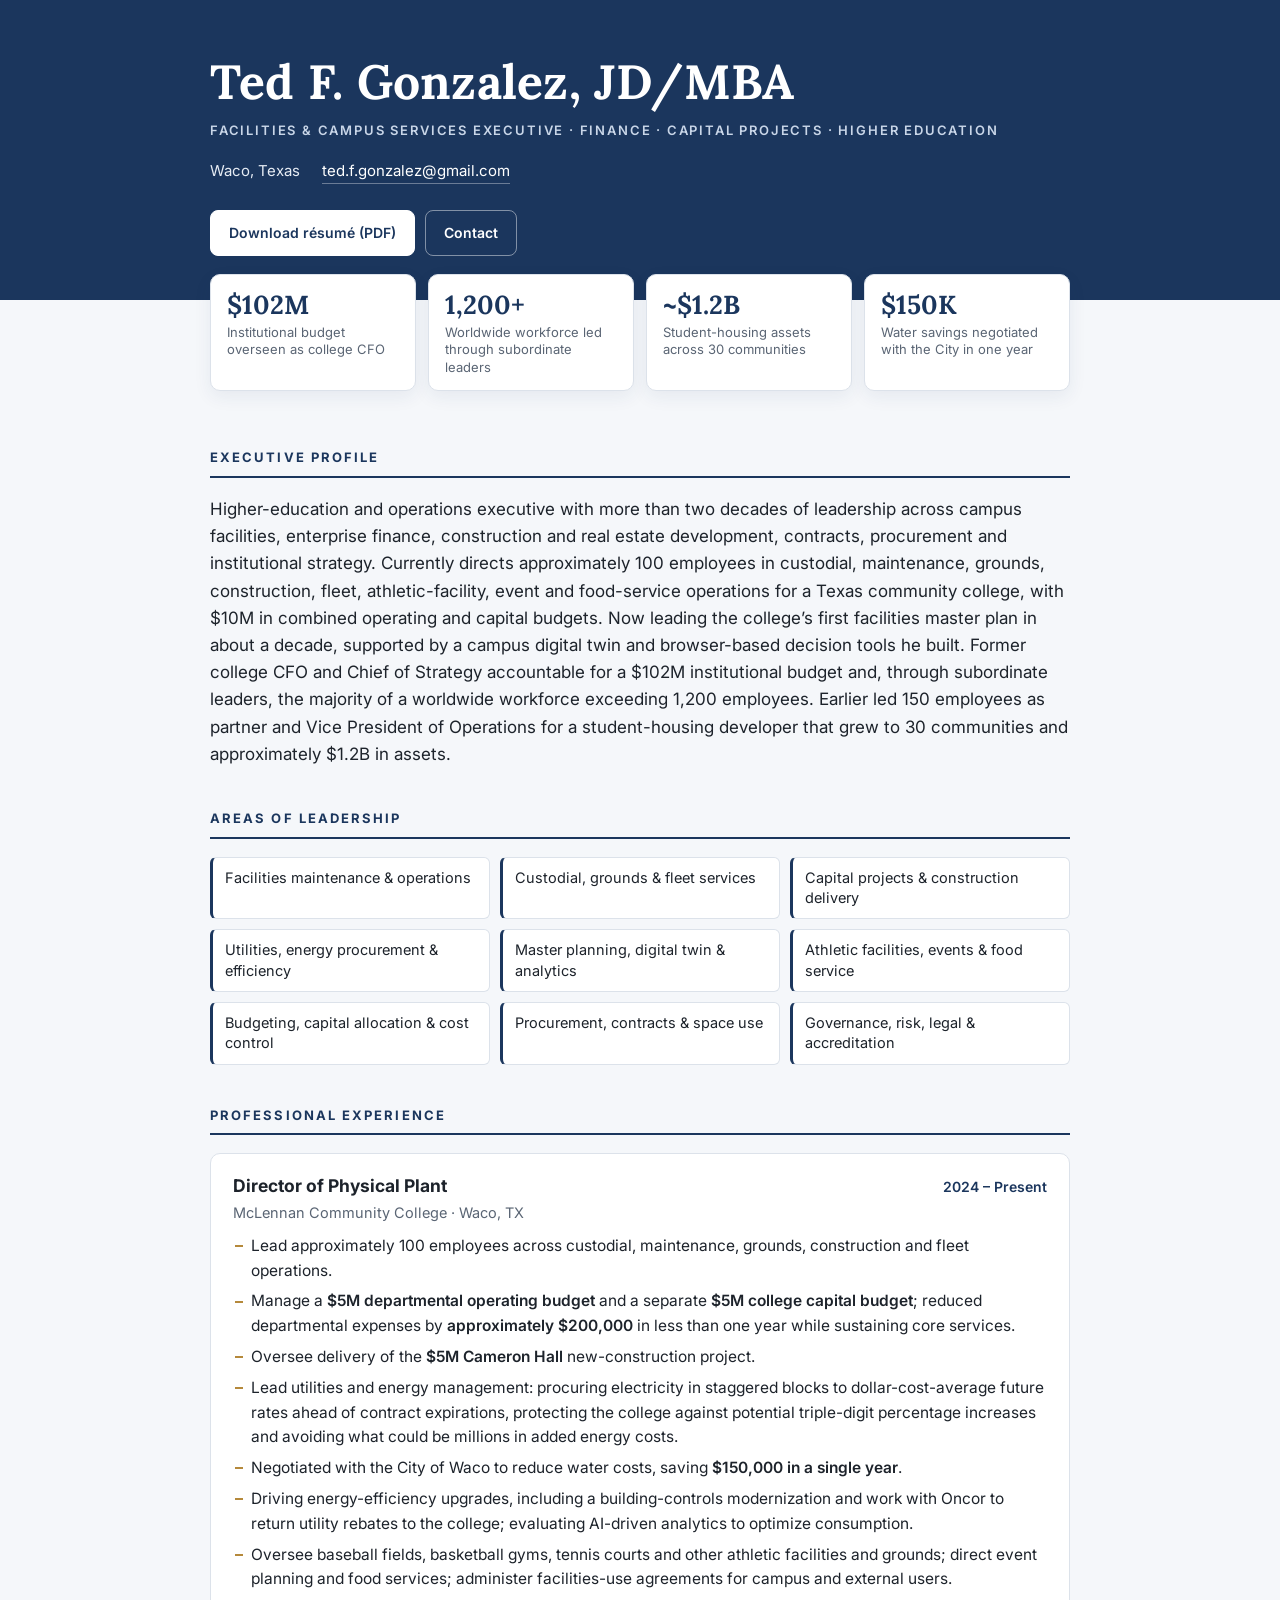
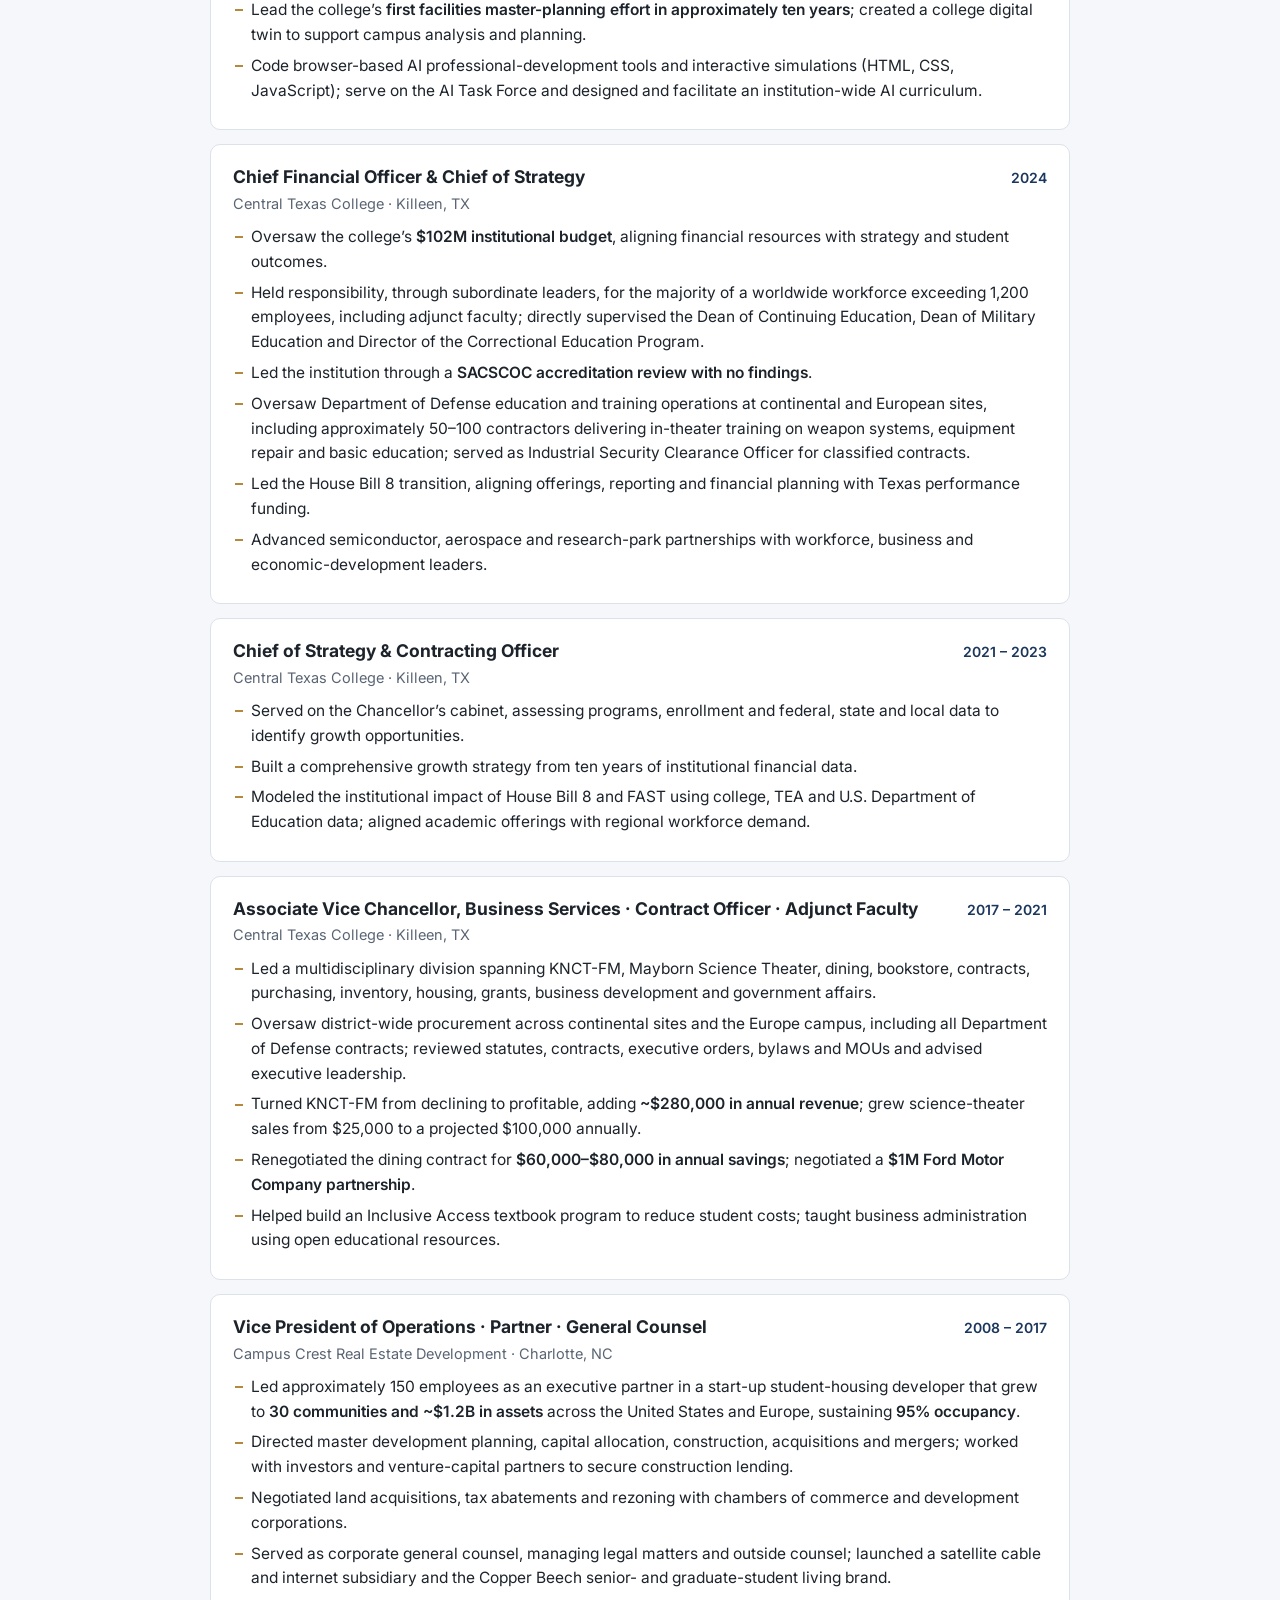
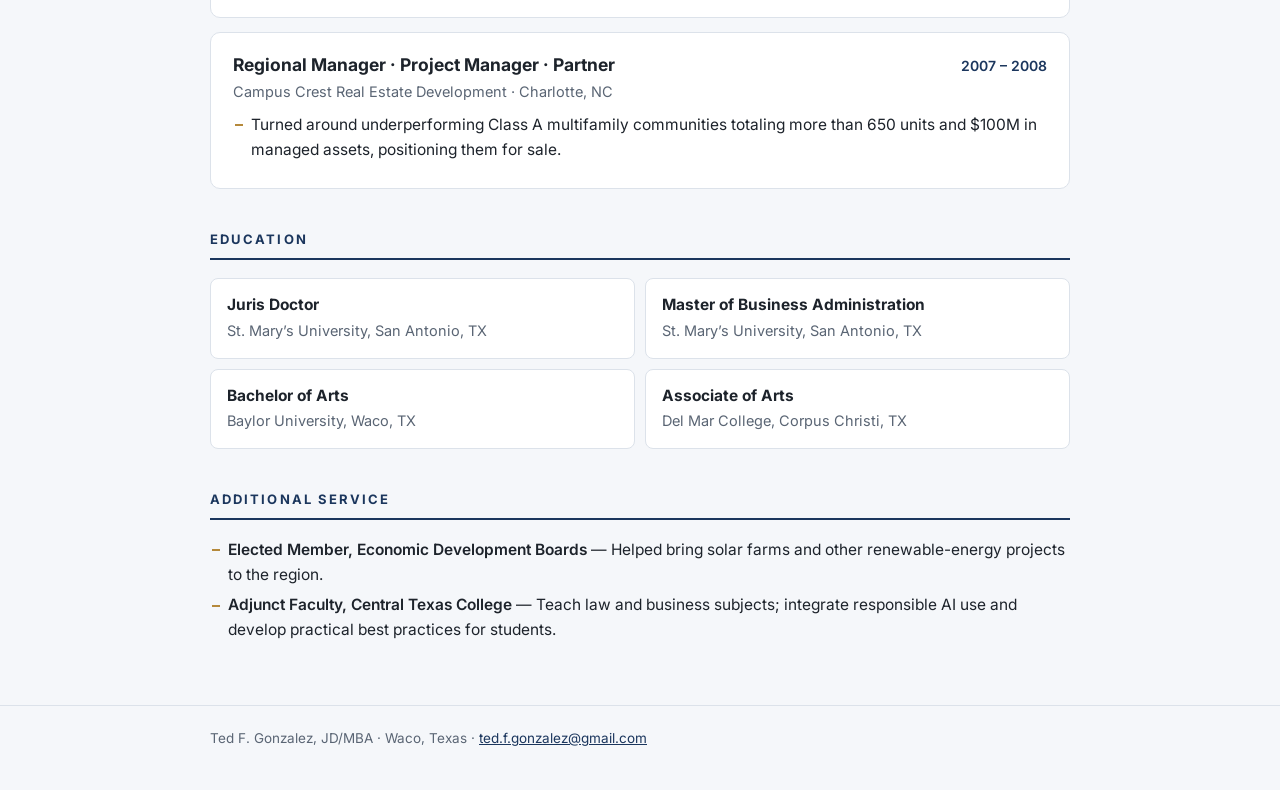
==== index.html @ 178a273b "Publish résumé site" ====
<!DOCTYPE html>
<html lang="en">
<head>
<meta charset="utf-8">
<meta name="viewport" content="width=device-width, initial-scale=1">
<title>Ted F. Gonzalez, JD/MBA — Résumé</title>
<meta name="author" content="Ted F. Gonzalez, JD/MBA">
<meta name="description" content="Ted F. Gonzalez, JD/MBA — Facilities and campus services executive with leadership across campus operations, enterprise finance, capital projects and higher-education strategy.">
<meta property="og:title" content="Ted F. Gonzalez, JD/MBA — Résumé">
<meta property="og:description" content="Facilities & campus services executive · Finance · Capital projects · Higher education">
<link rel="preconnect" href="https://fonts.googleapis.com">
<link rel="preconnect" href="https://fonts.gstatic.com" crossorigin>
<link href="https://fonts.googleapis.com/css2?family=Inter:wght@400;500;600;700&family=Lora:wght@600;700&display=swap" rel="stylesheet">
<style>
:root{--navy:#1B365D;--navy-2:#2A4E80;--ink:#1D232B;--mute:#5A6574;--line:#DCE2EA;--bg:#F5F7FA;--card:#FFFFFF;--accent:#B5893B;
--sans:'Inter',system-ui,-apple-system,'Segoe UI',sans-serif;--serif:'Lora',Georgia,serif}
*{box-sizing:border-box;margin:0;padding:0}
html{-webkit-text-size-adjust:100%}
body{font-family:var(--sans);background:var(--bg);color:var(--ink);line-height:1.6;font-size:16px;-webkit-font-smoothing:antialiased}
a{color:var(--navy)}
.wrap{max-width:900px;margin:0 auto;padding:0 20px}

.hero{background:var(--navy);color:#fff;padding:56px 0 44px}
.hero h1{font-family:var(--serif);font-size:clamp(32px,6vw,48px);line-height:1.08;font-weight:700;letter-spacing:.005em}
.hero .tag{margin-top:12px;font-size:13px;font-weight:600;letter-spacing:.14em;text-transform:uppercase;color:#C9D6E8}
.hero .meta{margin-top:18px;display:flex;flex-wrap:wrap;gap:8px 22px;font-size:15px;color:#E6ECF4}
.hero .meta a{color:#fff;text-decoration:none;border-bottom:1px solid rgba(255,255,255,.35)}
.actions{margin-top:26px;display:flex;flex-wrap:wrap;gap:10px}
.btn{display:inline-block;font-weight:600;font-size:14px;text-decoration:none;border-radius:8px;padding:11px 18px;border:1px solid #fff;background:#fff;color:var(--navy)}
.btn--ghost{background:transparent;color:#fff;border-color:rgba(255,255,255,.45)}
.btn:hover{filter:brightness(.96)}

.stats{display:grid;grid-template-columns:repeat(4,1fr);gap:12px;margin-top:-26px;position:relative}
.stat{background:var(--card);border:1px solid var(--line);border-radius:10px;padding:16px 16px 14px;box-shadow:0 6px 18px rgba(27,54,93,.07)}
.stat b{display:block;font-family:var(--serif);font-size:26px;color:var(--navy);line-height:1.1}
.stat span{display:block;margin-top:4px;font-size:13px;color:var(--mute);line-height:1.35}

main{padding:16px 0 56px}
section{margin-top:40px}
h2{font-size:13px;font-weight:700;letter-spacing:.16em;text-transform:uppercase;color:var(--navy);padding-bottom:8px;border-bottom:2px solid var(--navy);margin-bottom:18px}
.profile{font-size:17px;color:var(--ink)}
.areas{display:grid;grid-template-columns:repeat(3,1fr);gap:10px}
.areas div{background:var(--card);border:1px solid var(--line);border-left:3px solid var(--navy);border-radius:6px;padding:10px 12px;font-size:14.5px;line-height:1.4}

.job{background:var(--card);border:1px solid var(--line);border-radius:10px;padding:20px 22px;margin-bottom:14px}
.jh{display:flex;justify-content:space-between;gap:14px;align-items:baseline;flex-wrap:wrap}
.jt{font-weight:700;font-size:17.5px;line-height:1.35}
.jd{font-weight:600;font-size:14px;color:var(--navy);white-space:nowrap}
.org{color:var(--mute);font-size:14.5px;margin:2px 0 10px}
ul{list-style:none}
li{position:relative;padding-left:18px;margin-bottom:6px;font-size:15.5px}
li::before{content:"";position:absolute;left:2px;top:.72em;width:8px;height:2px;background:var(--accent)}
li b{font-weight:600}

.edu{display:grid;grid-template-columns:1fr 1fr;gap:10px}
.edu div{background:var(--card);border:1px solid var(--line);border-radius:8px;padding:14px 16px}
.edu strong{display:block;font-size:15.5px}
.edu span{color:var(--mute);font-size:14.5px}

footer{border-top:1px solid var(--line);padding:22px 0 40px;color:var(--mute);font-size:13.5px}

@media (max-width:760px){
  .stats{grid-template-columns:repeat(2,1fr)}
  .areas{grid-template-columns:1fr 1fr}
  .edu{grid-template-columns:1fr}
}
@media (max-width:460px){
  .hero{padding:40px 0 40px}
  .areas{grid-template-columns:1fr}
  .job{padding:16px}
  .jd{white-space:normal}
}
@media print{
  body{background:#fff;font-size:11pt}
  .hero{background:#fff;color:var(--ink);padding:0 0 12px;border-bottom:2px solid var(--navy)}
  .hero h1{color:var(--navy)}.hero .tag,.hero .meta{color:var(--mute)}.hero .meta a{color:var(--navy)}
  .actions{display:none}.stats{margin-top:14px}
  .stat,.job,.areas div,.edu div{box-shadow:none;break-inside:avoid}
}
</style>
</head>
<body>

<header class="hero">
  <div class="wrap">
    <h1>Ted F. Gonzalez, JD/MBA</h1>
    <div class="tag">Facilities &amp; Campus Services Executive · Finance · Capital Projects · Higher Education</div>
    <div class="meta">
      <span>Waco, Texas</span>
      <a href="mailto:ted.f.gonzalez@gmail.com">ted.f.gonzalez@gmail.com</a>
    </div>
    <div class="actions">
      <a class="btn" href="Ted_Gonzalez_Resume.pdf" download>Download résumé (PDF)</a>
      <a class="btn btn--ghost" href="mailto:ted.f.gonzalez@gmail.com">Contact</a>
    </div>
  </div>
</header>

<div class="wrap">
  <div class="stats">
    <div class="stat"><b>$102M</b><span>Institutional budget overseen as college CFO</span></div>
    <div class="stat"><b>1,200+</b><span>Worldwide workforce led through subordinate leaders</span></div>
    <div class="stat"><b>~$1.2B</b><span>Student-housing assets across 30 communities</span></div>
    <div class="stat"><b>$150K</b><span>Water savings negotiated with the City in one year</span></div>
  </div>

  <main>
    <section>
      <h2>Executive Profile</h2>
      <p class="profile">Higher-education and operations executive with more than two decades of leadership across campus facilities, enterprise finance, construction and real estate development, contracts, procurement and institutional strategy. Currently directs approximately 100 employees in custodial, maintenance, grounds, construction, fleet, athletic-facility, event and food-service operations for a Texas community college, with $10M in combined operating and capital budgets. Now leading the college’s first facilities master plan in about a decade, supported by a campus digital twin and browser-based decision tools he built. Former college CFO and Chief of Strategy accountable for a $102M institutional budget and, through subordinate leaders, the majority of a worldwide workforce exceeding 1,200 employees. Earlier led 150 employees as partner and Vice President of Operations for a student-housing developer that grew to 30 communities and approximately $1.2B in assets.</p>
    </section>

    <section>
      <h2>Areas of Leadership</h2>
      <div class="areas">
        <div>Facilities maintenance &amp; operations</div>
        <div>Custodial, grounds &amp; fleet services</div>
        <div>Capital projects &amp; construction delivery</div>
        <div>Utilities, energy procurement &amp; efficiency</div>
        <div>Master planning, digital twin &amp; analytics</div>
        <div>Athletic facilities, events &amp; food service</div>
        <div>Budgeting, capital allocation &amp; cost control</div>
        <div>Procurement, contracts &amp; space use</div>
        <div>Governance, risk, legal &amp; accreditation</div>
      </div>
    </section>

    <section>
      <h2>Professional Experience</h2>

      <article class="job">
        <div class="jh"><span class="jt">Director of Physical Plant</span><span class="jd">2024 – Present</span></div>
        <div class="org">McLennan Community College · Waco, TX</div>
        <ul>
          <li>Lead approximately 100 employees across custodial, maintenance, grounds, construction and fleet operations.</li>
          <li>Manage a <b>$5M departmental operating budget</b> and a separate <b>$5M college capital budget</b>; reduced departmental expenses by <b>approximately $200,000</b> in less than one year while sustaining core services.</li>
          <li>Oversee delivery of the <b>$5M Cameron Hall</b> new-construction project.</li>
          <li>Lead utilities and energy management: procuring electricity in staggered blocks to dollar-cost-average future rates ahead of contract expirations, protecting the college against potential triple-digit percentage increases and avoiding what could be millions in added energy costs.</li>
          <li>Negotiated with the City of Waco to reduce water costs, saving <b>$150,000 in a single year</b>.</li>
          <li>Driving energy-efficiency upgrades, including a building-controls modernization and work with Oncor to return utility rebates to the college; evaluating AI-driven analytics to optimize consumption.</li>
          <li>Oversee baseball fields, basketball gyms, tennis courts and other athletic facilities and grounds; direct event planning and food services; administer facilities-use agreements for campus and external users.</li>
          <li>Lead the college’s <b>first facilities master-planning effort in approximately ten years</b>; created a college digital twin to support campus analysis and planning.</li>
          <li>Code browser-based AI professional-development tools and interactive simulations (HTML, CSS, JavaScript); serve on the AI Task Force and designed and facilitate an institution-wide AI curriculum.</li>
        </ul>
      </article>

      <article class="job">
        <div class="jh"><span class="jt">Chief Financial Officer &amp; Chief of Strategy</span><span class="jd">2024</span></div>
        <div class="org">Central Texas College · Killeen, TX</div>
        <ul>
          <li>Oversaw the college’s <b>$102M institutional budget</b>, aligning financial resources with strategy and student outcomes.</li>
          <li>Held responsibility, through subordinate leaders, for the majority of a worldwide workforce exceeding 1,200 employees, including adjunct faculty; directly supervised the Dean of Continuing Education, Dean of Military Education and Director of the Correctional Education Program.</li>
          <li>Led the institution through a <b>SACSCOC accreditation review with no findings</b>.</li>
          <li>Oversaw Department of Defense education and training operations at continental and European sites, including approximately 50–100 contractors delivering in-theater training on weapon systems, equipment repair and basic education; served as Industrial Security Clearance Officer for classified contracts.</li>
          <li>Led the House Bill 8 transition, aligning offerings, reporting and financial planning with Texas performance funding.</li>
          <li>Advanced semiconductor, aerospace and research-park partnerships with workforce, business and economic-development leaders.</li>
        </ul>
      </article>

      <article class="job">
        <div class="jh"><span class="jt">Chief of Strategy &amp; Contracting Officer</span><span class="jd">2021 – 2023</span></div>
        <div class="org">Central Texas College · Killeen, TX</div>
        <ul>
          <li>Served on the Chancellor’s cabinet, assessing programs, enrollment and federal, state and local data to identify growth opportunities.</li>
          <li>Built a comprehensive growth strategy from ten years of institutional financial data.</li>
          <li>Modeled the institutional impact of House Bill 8 and FAST using college, TEA and U.S. Department of Education data; aligned academic offerings with regional workforce demand.</li>
        </ul>
      </article>

      <article class="job">
        <div class="jh"><span class="jt">Associate Vice Chancellor, Business Services · Contract Officer · Adjunct Faculty</span><span class="jd">2017 – 2021</span></div>
        <div class="org">Central Texas College · Killeen, TX</div>
        <ul>
          <li>Led a multidisciplinary division spanning KNCT-FM, Mayborn Science Theater, dining, bookstore, contracts, purchasing, inventory, housing, grants, business development and government affairs.</li>
          <li>Oversaw district-wide procurement across continental sites and the Europe campus, including all Department of Defense contracts; reviewed statutes, contracts, executive orders, bylaws and MOUs and advised executive leadership.</li>
          <li>Turned KNCT-FM from declining to profitable, adding <b>~$280,000 in annual revenue</b>; grew science-theater sales from $25,000 to a projected $100,000 annually.</li>
          <li>Renegotiated the dining contract for <b>$60,000–$80,000 in annual savings</b>; negotiated a <b>$1M Ford Motor Company partnership</b>.</li>
          <li>Helped build an Inclusive Access textbook program to reduce student costs; taught business administration using open educational resources.</li>
        </ul>
      </article>

      <article class="job">
        <div class="jh"><span class="jt">Vice President of Operations · Partner · General Counsel</span><span class="jd">2008 – 2017</span></div>
        <div class="org">Campus Crest Real Estate Development · Charlotte, NC</div>
        <ul>
          <li>Led approximately 150 employees as an executive partner in a start-up student-housing developer that grew to <b>30 communities and ~$1.2B in assets</b> across the United States and Europe, sustaining <b>95% occupancy</b>.</li>
          <li>Directed master development planning, capital allocation, construction, acquisitions and mergers; worked with investors and venture-capital partners to secure construction lending.</li>
          <li>Negotiated land acquisitions, tax abatements and rezoning with chambers of commerce and development corporations.</li>
          <li>Served as corporate general counsel, managing legal matters and outside counsel; launched a satellite cable and internet subsidiary and the Copper Beech senior- and graduate-student living brand.</li>
        </ul>
      </article>

      <article class="job">
        <div class="jh"><span class="jt">Regional Manager · Project Manager · Partner</span><span class="jd">2007 – 2008</span></div>
        <div class="org">Campus Crest Real Estate Development · Charlotte, NC</div>
        <ul>
          <li>Turned around underperforming Class A multifamily communities totaling more than 650 units and $100M in managed assets, positioning them for sale.</li>
        </ul>
      </article>
    </section>

    <section>
      <h2>Education</h2>
      <div class="edu">
        <div><strong>Juris Doctor</strong><span>St. Mary’s University, San Antonio, TX</span></div>
        <div><strong>Master of Business Administration</strong><span>St. Mary’s University, San Antonio, TX</span></div>
        <div><strong>Bachelor of Arts</strong><span>Baylor University, Waco, TX</span></div>
        <div><strong>Associate of Arts</strong><span>Del Mar College, Corpus Christi, TX</span></div>
      </div>
    </section>

    <section>
      <h2>Additional Service</h2>
      <ul><li><b>Elected Member, Economic Development Boards</b> — Helped bring solar farms and other renewable-energy projects to the region.</li>
        <li><b>Adjunct Faculty, Central Texas College</b> — Teach law and business subjects; integrate responsible AI use and develop practical best practices for students.</li></ul>
    </section>
  </main>
</div>

<footer><div class="wrap">Ted F. Gonzalez, JD/MBA · Waco, Texas · <a href="mailto:ted.f.gonzalez@gmail.com">ted.f.gonzalez@gmail.com</a></div></footer>
</body>
</html>
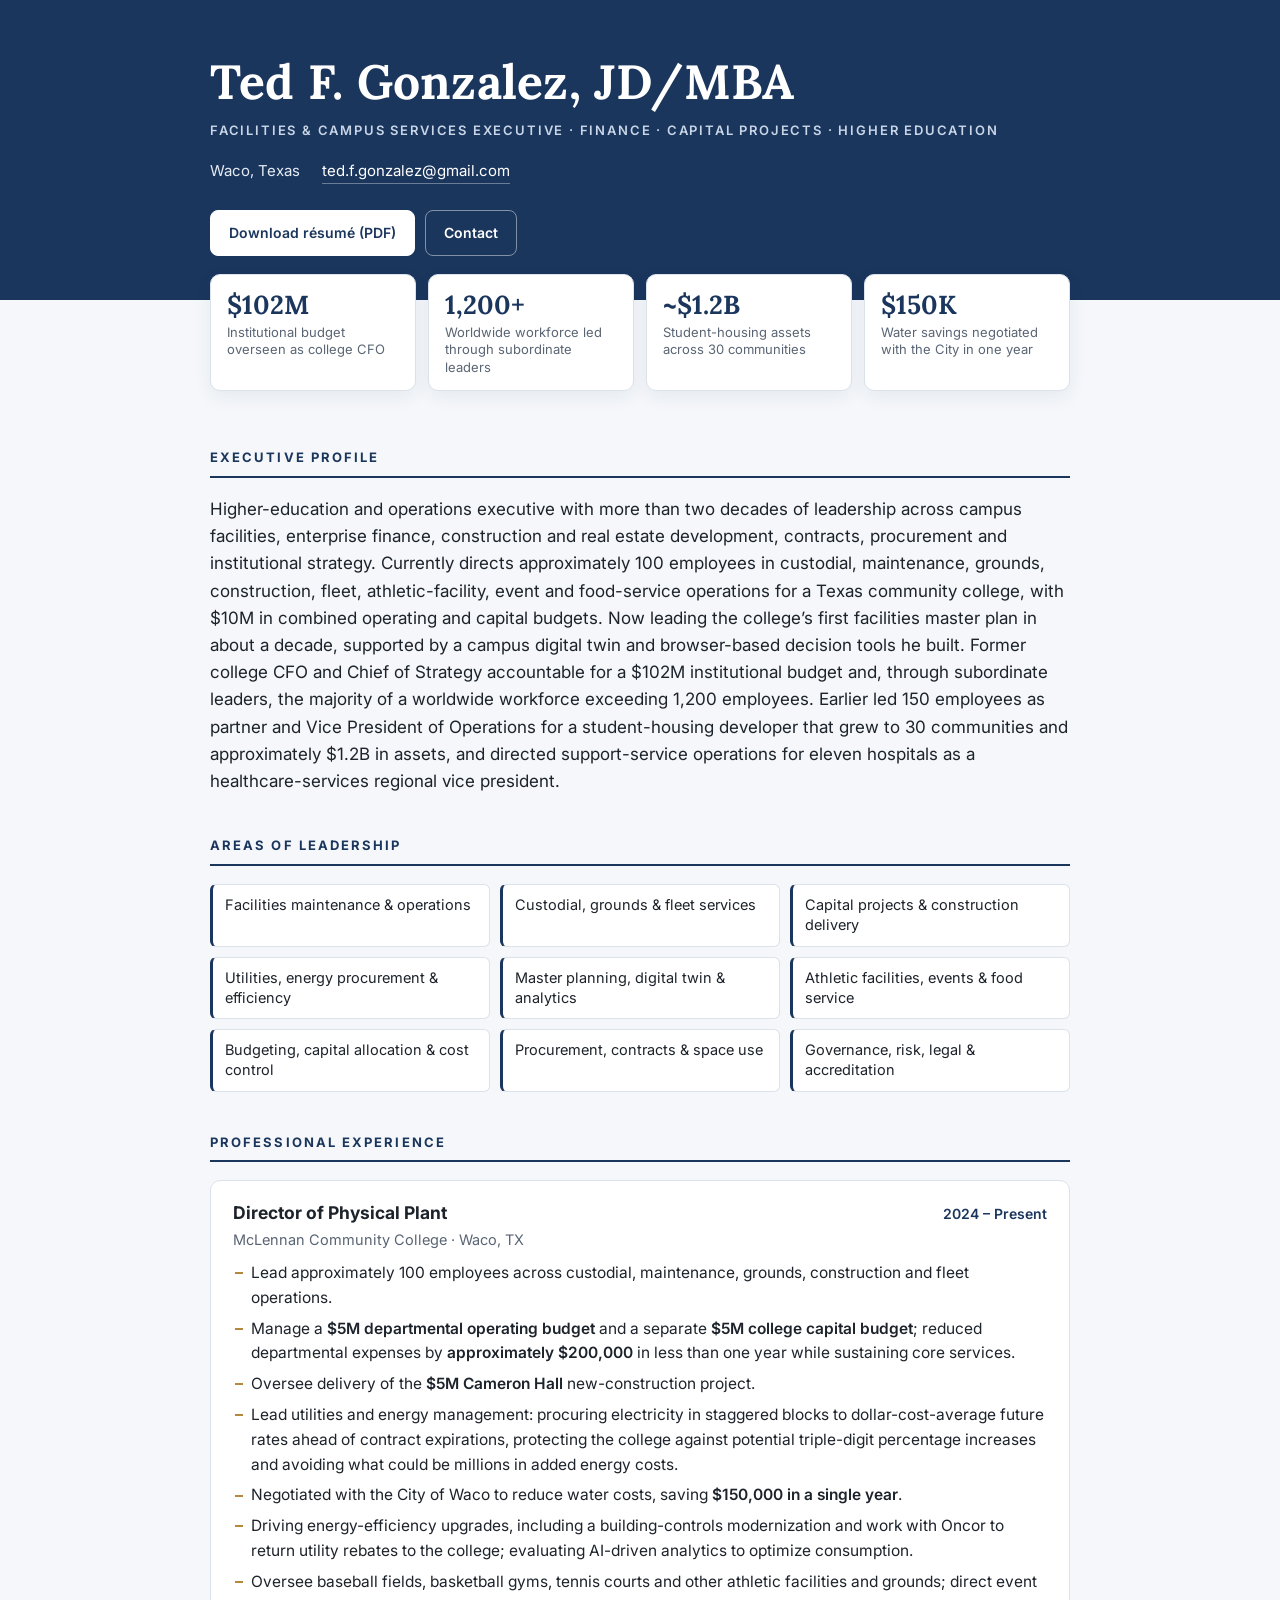
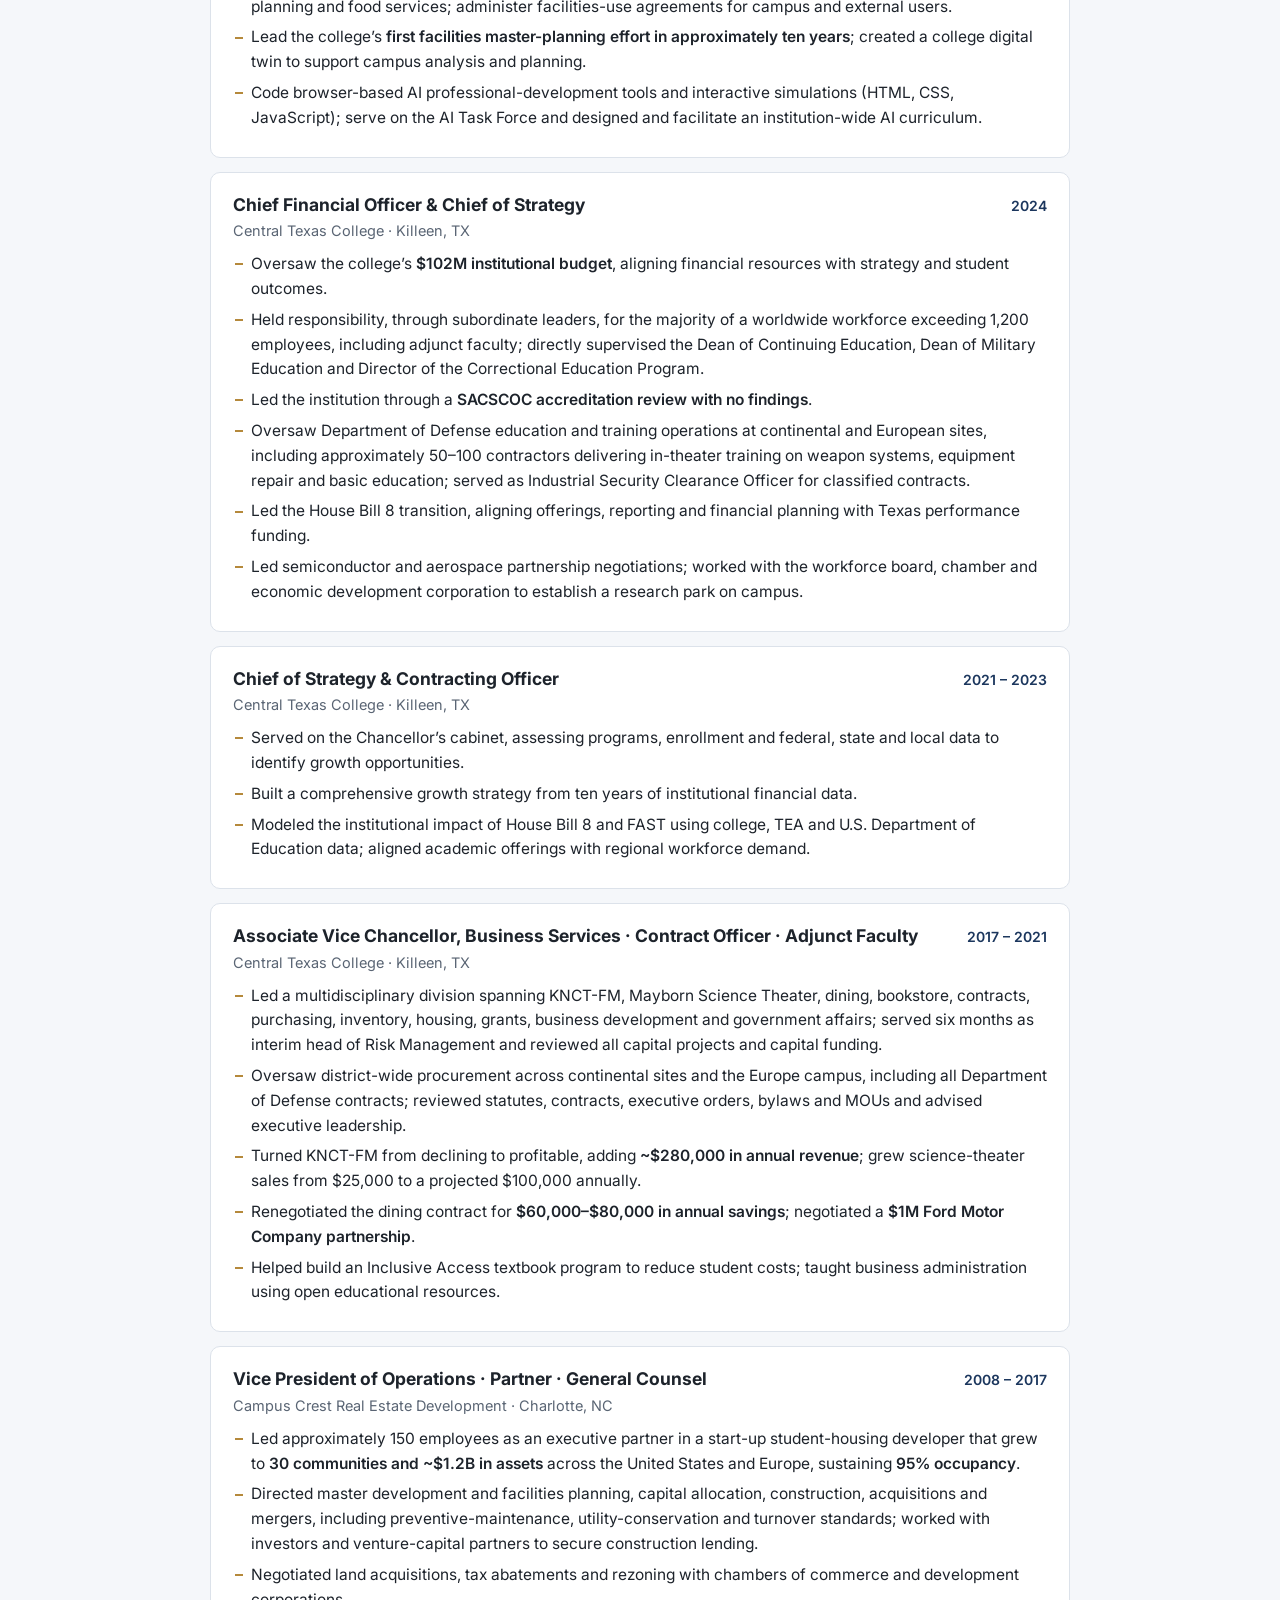
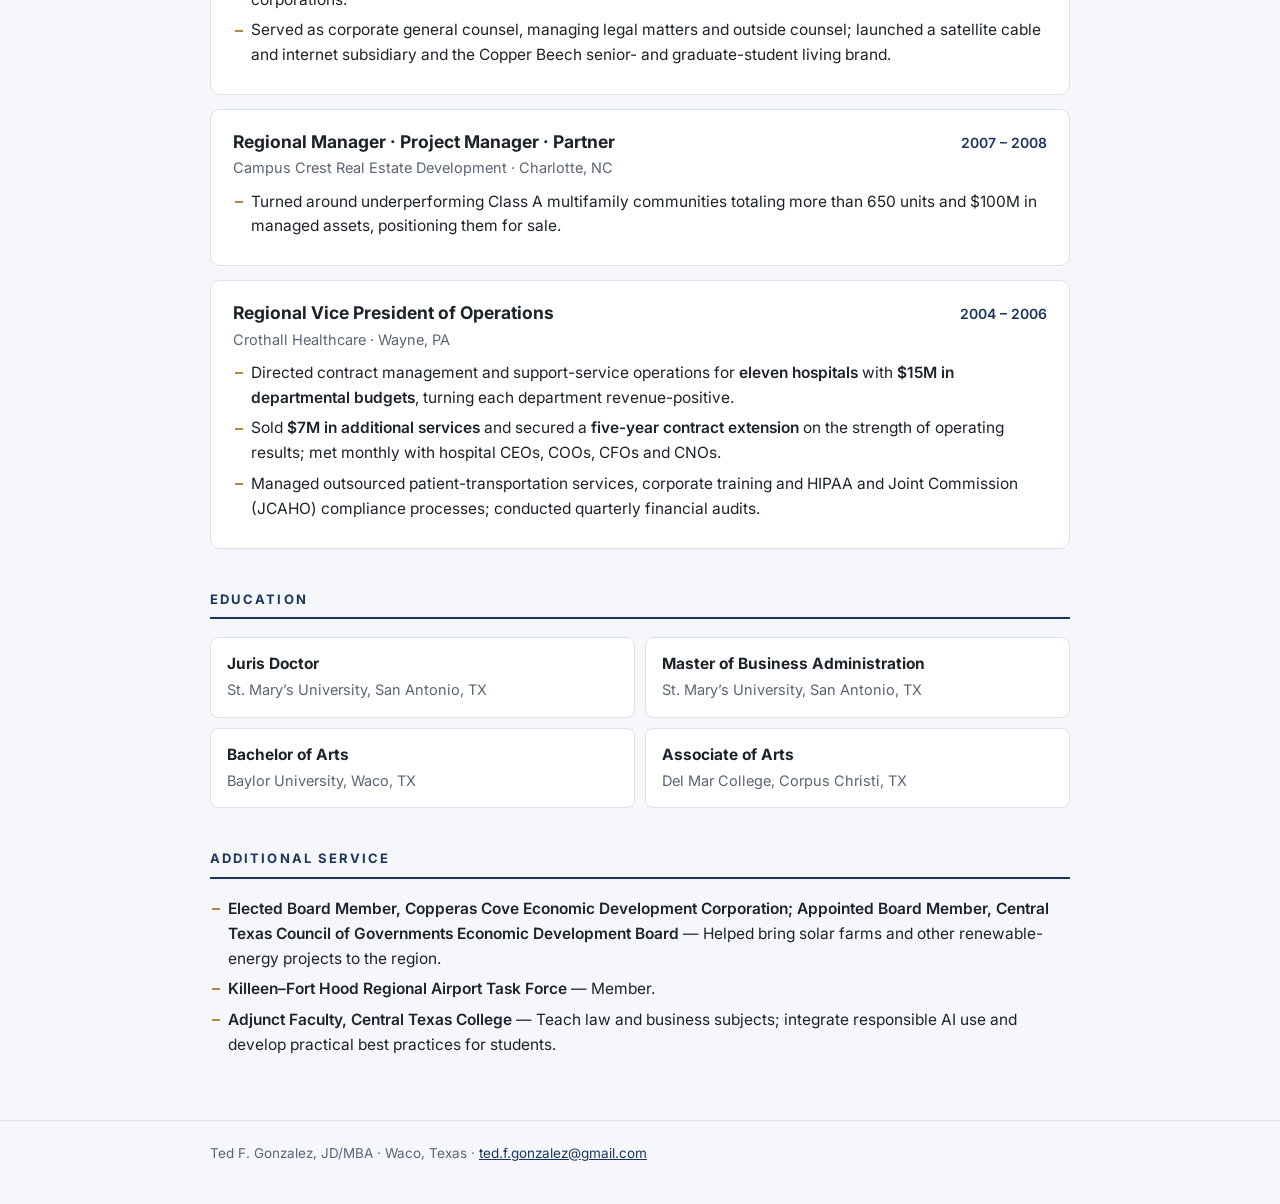
==== commit a9c2d67e: "Add healthcare experience, board service and energy work" ====
--- a/index.html
+++ b/index.html
@@ -107,7 +107,7 @@
   <main>
     <section>
       <h2>Executive Profile</h2>
-      <p class="profile">Higher-education and operations executive with more than two decades of leadership across campus facilities, enterprise finance, construction and real estate development, contracts, procurement and institutional strategy. Currently directs approximately 100 employees in custodial, maintenance, grounds, construction, fleet, athletic-facility, event and food-service operations for a Texas community college, with $10M in combined operating and capital budgets. Now leading the college’s first facilities master plan in about a decade, supported by a campus digital twin and browser-based decision tools he built. Former college CFO and Chief of Strategy accountable for a $102M institutional budget and, through subordinate leaders, the majority of a worldwide workforce exceeding 1,200 employees. Earlier led 150 employees as partner and Vice President of Operations for a student-housing developer that grew to 30 communities and approximately $1.2B in assets.</p>
+      <p class="profile">Higher-education and operations executive with more than two decades of leadership across campus facilities, enterprise finance, construction and real estate development, contracts, procurement and institutional strategy. Currently directs approximately 100 employees in custodial, maintenance, grounds, construction, fleet, athletic-facility, event and food-service operations for a Texas community college, with $10M in combined operating and capital budgets. Now leading the college’s first facilities master plan in about a decade, supported by a campus digital twin and browser-based decision tools he built. Former college CFO and Chief of Strategy accountable for a $102M institutional budget and, through subordinate leaders, the majority of a worldwide workforce exceeding 1,200 employees. Earlier led 150 employees as partner and Vice President of Operations for a student-housing developer that grew to 30 communities and approximately $1.2B in assets, and directed support-service operations for eleven hospitals as a healthcare-services regional vice president.</p>
     </section>
 
     <section>
@@ -153,7 +153,7 @@
           <li>Led the institution through a <b>SACSCOC accreditation review with no findings</b>.</li>
           <li>Oversaw Department of Defense education and training operations at continental and European sites, including approximately 50–100 contractors delivering in-theater training on weapon systems, equipment repair and basic education; served as Industrial Security Clearance Officer for classified contracts.</li>
           <li>Led the House Bill 8 transition, aligning offerings, reporting and financial planning with Texas performance funding.</li>
-          <li>Advanced semiconductor, aerospace and research-park partnerships with workforce, business and economic-development leaders.</li>
+          <li>Led semiconductor and aerospace partnership negotiations; worked with the workforce board, chamber and economic development corporation to establish a research park on campus.</li>
         </ul>
       </article>
 
@@ -171,7 +171,7 @@
         <div class="jh"><span class="jt">Associate Vice Chancellor, Business Services · Contract Officer · Adjunct Faculty</span><span class="jd">2017 – 2021</span></div>
         <div class="org">Central Texas College · Killeen, TX</div>
         <ul>
-          <li>Led a multidisciplinary division spanning KNCT-FM, Mayborn Science Theater, dining, bookstore, contracts, purchasing, inventory, housing, grants, business development and government affairs.</li>
+          <li>Led a multidisciplinary division spanning KNCT-FM, Mayborn Science Theater, dining, bookstore, contracts, purchasing, inventory, housing, grants, business development and government affairs; served six months as interim head of Risk Management and reviewed all capital projects and capital funding.</li>
           <li>Oversaw district-wide procurement across continental sites and the Europe campus, including all Department of Defense contracts; reviewed statutes, contracts, executive orders, bylaws and MOUs and advised executive leadership.</li>
           <li>Turned KNCT-FM from declining to profitable, adding <b>~$280,000 in annual revenue</b>; grew science-theater sales from $25,000 to a projected $100,000 annually.</li>
           <li>Renegotiated the dining contract for <b>$60,000–$80,000 in annual savings</b>; negotiated a <b>$1M Ford Motor Company partnership</b>.</li>
@@ -184,7 +184,7 @@
         <div class="org">Campus Crest Real Estate Development · Charlotte, NC</div>
         <ul>
           <li>Led approximately 150 employees as an executive partner in a start-up student-housing developer that grew to <b>30 communities and ~$1.2B in assets</b> across the United States and Europe, sustaining <b>95% occupancy</b>.</li>
-          <li>Directed master development planning, capital allocation, construction, acquisitions and mergers; worked with investors and venture-capital partners to secure construction lending.</li>
+          <li>Directed master development and facilities planning, capital allocation, construction, acquisitions and mergers, including preventive-maintenance, utility-conservation and turnover standards; worked with investors and venture-capital partners to secure construction lending.</li>
           <li>Negotiated land acquisitions, tax abatements and rezoning with chambers of commerce and development corporations.</li>
           <li>Served as corporate general counsel, managing legal matters and outside counsel; launched a satellite cable and internet subsidiary and the Copper Beech senior- and graduate-student living brand.</li>
         </ul>
@@ -195,6 +195,16 @@
         <div class="org">Campus Crest Real Estate Development · Charlotte, NC</div>
         <ul>
           <li>Turned around underperforming Class A multifamily communities totaling more than 650 units and $100M in managed assets, positioning them for sale.</li>
+        </ul>
+      </article>
+
+      <article class="job">
+        <div class="jh"><span class="jt">Regional Vice President of Operations</span><span class="jd">2004 – 2006</span></div>
+        <div class="org">Crothall Healthcare · Wayne, PA</div>
+        <ul>
+          <li>Directed contract management and support-service operations for <b>eleven hospitals</b> with <b>$15M in departmental budgets</b>, turning each department revenue-positive.</li>
+          <li>Sold <b>$7M in additional services</b> and secured a <b>five-year contract extension</b> on the strength of operating results; met monthly with hospital CEOs, COOs, CFOs and CNOs.</li>
+          <li>Managed outsourced patient-transportation services, corporate training and HIPAA and Joint Commission (JCAHO) compliance processes; conducted quarterly financial audits.</li>
         </ul>
       </article>
     </section>
@@ -211,7 +221,8 @@
 
     <section>
       <h2>Additional Service</h2>
-      <ul><li><b>Elected Member, Economic Development Boards</b> — Helped bring solar farms and other renewable-energy projects to the region.</li>
+      <ul><li><b>Elected Board Member, Copperas Cove Economic Development Corporation; Appointed Board Member, Central Texas Council of Governments Economic Development Board</b> — Helped bring solar farms and other renewable-energy projects to the region.</li>
+        <li><b>Killeen–Fort Hood Regional Airport Task Force</b> — Member.</li>
         <li><b>Adjunct Faculty, Central Texas College</b> — Teach law and business subjects; integrate responsible AI use and develop practical best practices for students.</li></ul>
     </section>
   </main>
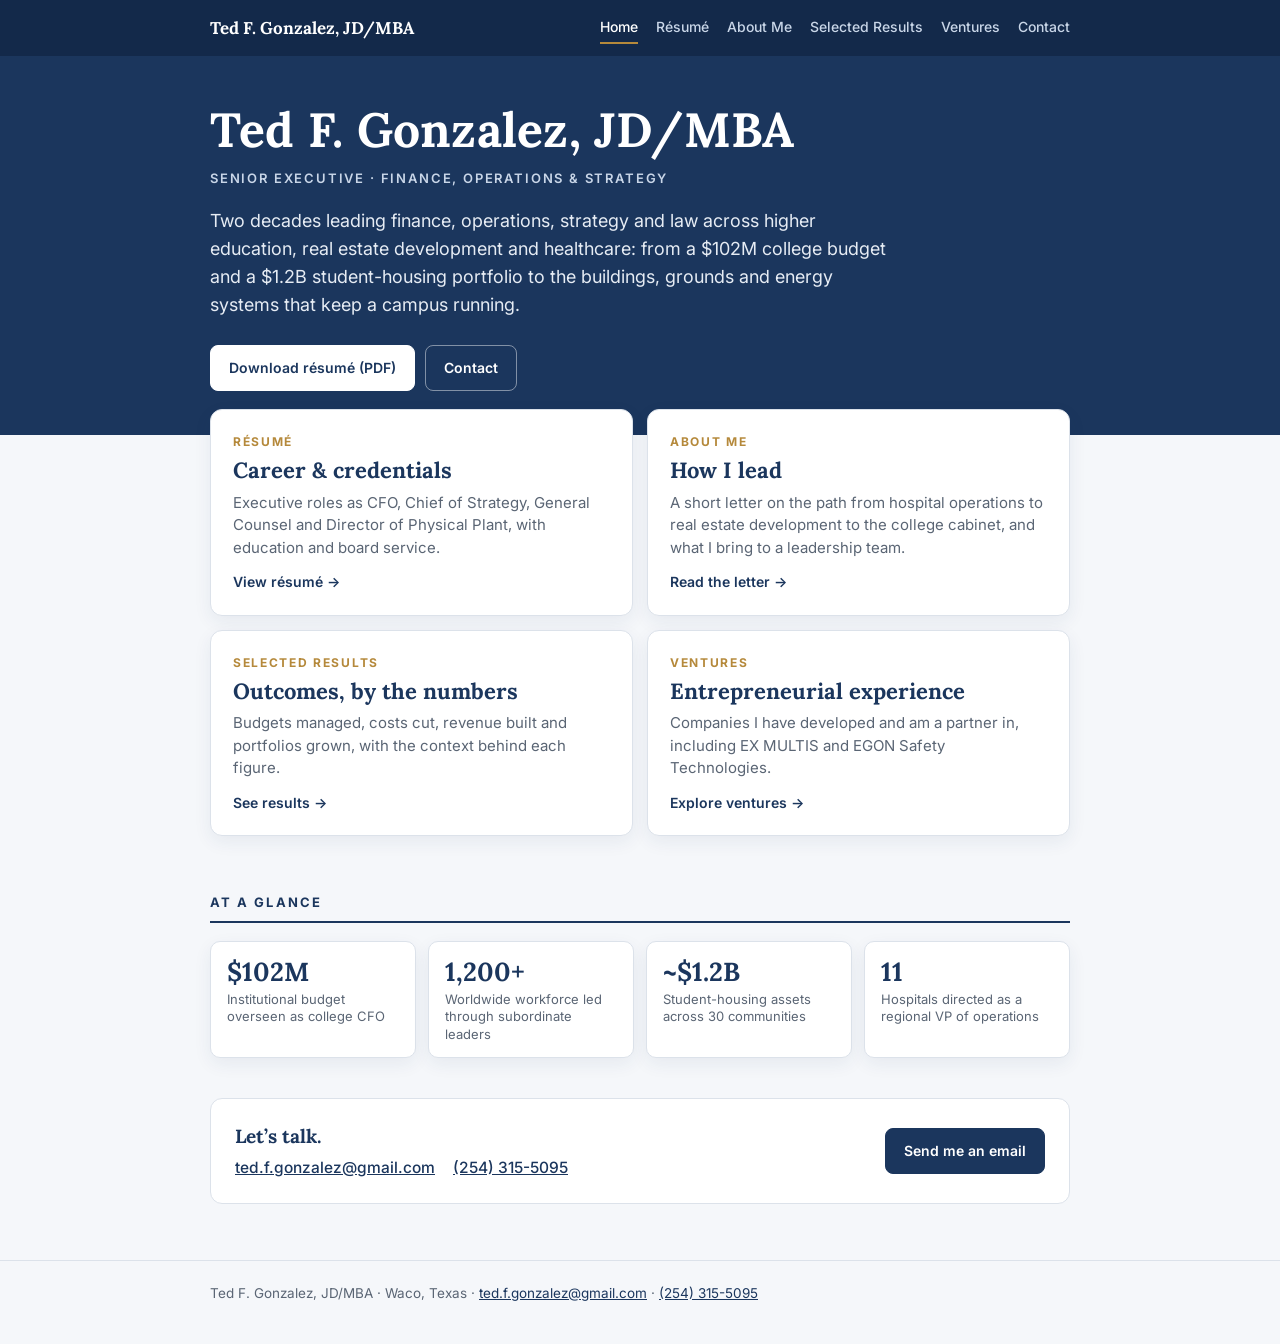
==== commit 3d0fee91: "Add landing page and general résumé PDF" ====
--- a/index.html
+++ b/index.html
@@ -3,231 +3,46 @@
 <head>
 <meta charset="utf-8">
 <meta name="viewport" content="width=device-width, initial-scale=1">
-<title>Ted F. Gonzalez, JD/MBA — Résumé</title>
+<title>Ted F. Gonzalez, JD/MBA — Senior Executive</title>
 <meta name="author" content="Ted F. Gonzalez, JD/MBA">
-<meta name="description" content="Ted F. Gonzalez, JD/MBA — Facilities and campus services executive with leadership across campus operations, enterprise finance, capital projects and higher-education strategy.">
-<meta property="og:title" content="Ted F. Gonzalez, JD/MBA — Résumé">
-<meta property="og:description" content="Facilities & campus services executive · Finance · Capital projects · Higher education">
+<meta name="description" content="Senior executive in finance, operations and strategy across higher education, real estate development and healthcare.">
+<meta property="og:title" content="Ted F. Gonzalez, JD/MBA — Senior Executive">
+<meta property="og:description" content="Senior executive in finance, operations and strategy across higher education, real estate development and healthcare.">
 <link rel="preconnect" href="https://fonts.googleapis.com">
 <link rel="preconnect" href="https://fonts.gstatic.com" crossorigin>
 <link href="https://fonts.googleapis.com/css2?family=Inter:wght@400;500;600;700&family=Lora:wght@600;700&display=swap" rel="stylesheet">
-<style>
-:root{--navy:#1B365D;--navy-2:#2A4E80;--ink:#1D232B;--mute:#5A6574;--line:#DCE2EA;--bg:#F5F7FA;--card:#FFFFFF;--accent:#B5893B;
---sans:'Inter',system-ui,-apple-system,'Segoe UI',sans-serif;--serif:'Lora',Georgia,serif}
-*{box-sizing:border-box;margin:0;padding:0}
-html{-webkit-text-size-adjust:100%}
-body{font-family:var(--sans);background:var(--bg);color:var(--ink);line-height:1.6;font-size:16px;-webkit-font-smoothing:antialiased}
-a{color:var(--navy)}
-.wrap{max-width:900px;margin:0 auto;padding:0 20px}
-
-.hero{background:var(--navy);color:#fff;padding:56px 0 44px}
-.hero h1{font-family:var(--serif);font-size:clamp(32px,6vw,48px);line-height:1.08;font-weight:700;letter-spacing:.005em}
-.hero .tag{margin-top:12px;font-size:13px;font-weight:600;letter-spacing:.14em;text-transform:uppercase;color:#C9D6E8}
-.hero .meta{margin-top:18px;display:flex;flex-wrap:wrap;gap:8px 22px;font-size:15px;color:#E6ECF4}
-.hero .meta a{color:#fff;text-decoration:none;border-bottom:1px solid rgba(255,255,255,.35)}
-.actions{margin-top:26px;display:flex;flex-wrap:wrap;gap:10px}
-.btn{display:inline-block;font-weight:600;font-size:14px;text-decoration:none;border-radius:8px;padding:11px 18px;border:1px solid #fff;background:#fff;color:var(--navy)}
-.btn--ghost{background:transparent;color:#fff;border-color:rgba(255,255,255,.45)}
-.btn:hover{filter:brightness(.96)}
-
-.stats{display:grid;grid-template-columns:repeat(4,1fr);gap:12px;margin-top:-26px;position:relative}
-.stat{background:var(--card);border:1px solid var(--line);border-radius:10px;padding:16px 16px 14px;box-shadow:0 6px 18px rgba(27,54,93,.07)}
-.stat b{display:block;font-family:var(--serif);font-size:26px;color:var(--navy);line-height:1.1}
-.stat span{display:block;margin-top:4px;font-size:13px;color:var(--mute);line-height:1.35}
-
-main{padding:16px 0 56px}
-section{margin-top:40px}
-h2{font-size:13px;font-weight:700;letter-spacing:.16em;text-transform:uppercase;color:var(--navy);padding-bottom:8px;border-bottom:2px solid var(--navy);margin-bottom:18px}
-.profile{font-size:17px;color:var(--ink)}
-.areas{display:grid;grid-template-columns:repeat(3,1fr);gap:10px}
-.areas div{background:var(--card);border:1px solid var(--line);border-left:3px solid var(--navy);border-radius:6px;padding:10px 12px;font-size:14.5px;line-height:1.4}
-
-.job{background:var(--card);border:1px solid var(--line);border-radius:10px;padding:20px 22px;margin-bottom:14px}
-.jh{display:flex;justify-content:space-between;gap:14px;align-items:baseline;flex-wrap:wrap}
-.jt{font-weight:700;font-size:17.5px;line-height:1.35}
-.jd{font-weight:600;font-size:14px;color:var(--navy);white-space:nowrap}
-.org{color:var(--mute);font-size:14.5px;margin:2px 0 10px}
-ul{list-style:none}
-li{position:relative;padding-left:18px;margin-bottom:6px;font-size:15.5px}
-li::before{content:"";position:absolute;left:2px;top:.72em;width:8px;height:2px;background:var(--accent)}
-li b{font-weight:600}
-
-.edu{display:grid;grid-template-columns:1fr 1fr;gap:10px}
-.edu div{background:var(--card);border:1px solid var(--line);border-radius:8px;padding:14px 16px}
-.edu strong{display:block;font-size:15.5px}
-.edu span{color:var(--mute);font-size:14.5px}
-
-footer{border-top:1px solid var(--line);padding:22px 0 40px;color:var(--mute);font-size:13.5px}
-
-@media (max-width:760px){
-  .stats{grid-template-columns:repeat(2,1fr)}
-  .areas{grid-template-columns:1fr 1fr}
-  .edu{grid-template-columns:1fr}
-}
-@media (max-width:460px){
-  .hero{padding:40px 0 40px}
-  .areas{grid-template-columns:1fr}
-  .job{padding:16px}
-  .jd{white-space:normal}
-}
-@media print{
-  body{background:#fff;font-size:11pt}
-  .hero{background:#fff;color:var(--ink);padding:0 0 12px;border-bottom:2px solid var(--navy)}
-  .hero h1{color:var(--navy)}.hero .tag,.hero .meta{color:var(--mute)}.hero .meta a{color:var(--navy)}
-  .actions{display:none}.stats{margin-top:14px}
-  .stat,.job,.areas div,.edu div{box-shadow:none;break-inside:avoid}
-}
-</style>
+<link rel="stylesheet" href="assets/site.css">
 </head>
 <body>
-
-<header class="hero">
-  <div class="wrap">
-    <h1>Ted F. Gonzalez, JD/MBA</h1>
-    <div class="tag">Facilities &amp; Campus Services Executive · Finance · Capital Projects · Higher Education</div>
-    <div class="meta">
-      <span>Waco, Texas</span>
-      <a href="mailto:ted.f.gonzalez@gmail.com">ted.f.gonzalez@gmail.com</a>
-    </div>
-    <div class="actions">
-      <a class="btn" href="Ted_Gonzalez_Resume.pdf" download>Download résumé (PDF)</a>
-      <a class="btn btn--ghost" href="mailto:ted.f.gonzalez@gmail.com">Contact</a>
-    </div>
+<nav class="nav"><div class="wrap"><a class="brand" href="./">Ted F. Gonzalez, JD/MBA</a><a class="l on" href="">Home</a><a class="l" href="resume/">Résumé</a><a class="l" href="about/">About Me</a><a class="l" href="results/">Selected Results</a><a class="l" href="ventures/">Ventures</a><a class="l" href="contact/">Contact</a></div></nav>
+<header class="hero"><div class="wrap">
+  <h1>Ted F. Gonzalez, JD/MBA</h1>
+  <div class="tag">Senior Executive · Finance, Operations &amp; Strategy</div>
+  <p class="lede">Two decades leading finance, operations, strategy and law across higher education, real estate development and healthcare: from a $102M college budget and a $1.2B student-housing portfolio to the buildings, grounds and energy systems that keep a campus running.</p>
+  <div class="actions"><a class="btn" href="Ted_Gonzalez_Resume.pdf" download>Download résumé (PDF)</a><a class="btn btn--ghost" href="contact/">Contact</a></div>
+</div></header>
+<div class="wrap">
+  <div class="cards">
+    <a class="card" href="resume/"><div class="k">Résumé</div><h3>Career &amp; credentials</h3><p>Executive roles as CFO, Chief of Strategy, General Counsel and Director of Physical Plant, with education and board service.</p><span class="go">View résumé →</span></a>
+    <a class="card" href="about/"><div class="k">About Me</div><h3>How I lead</h3><p>A short letter on the path from hospital operations to real estate development to the college cabinet, and what I bring to a leadership team.</p><span class="go">Read the letter →</span></a>
+    <a class="card" href="results/"><div class="k">Selected Results</div><h3>Outcomes, by the numbers</h3><p>Budgets managed, costs cut, revenue built and portfolios grown, with the context behind each figure.</p><span class="go">See results →</span></a>
+    <a class="card" href="ventures/"><div class="k">Ventures</div><h3>Entrepreneurial experience</h3><p>Companies I have developed and am a partner in, including EX MULTIS and EGON Safety Technologies.</p><span class="go">Explore ventures →</span></a>
   </div>
-</header>
-
-<div class="wrap">
-  <div class="stats">
-    <div class="stat"><b>$102M</b><span>Institutional budget overseen as college CFO</span></div>
-    <div class="stat"><b>1,200+</b><span>Worldwide workforce led through subordinate leaders</span></div>
-    <div class="stat"><b>~$1.2B</b><span>Student-housing assets across 30 communities</span></div>
-    <div class="stat"><b>$150K</b><span>Water savings negotiated with the City in one year</span></div>
-  </div>
-
   <main>
     <section>
-      <h2>Executive Profile</h2>
-      <p class="profile">Higher-education and operations executive with more than two decades of leadership across campus facilities, enterprise finance, construction and real estate development, contracts, procurement and institutional strategy. Currently directs approximately 100 employees in custodial, maintenance, grounds, construction, fleet, athletic-facility, event and food-service operations for a Texas community college, with $10M in combined operating and capital budgets. Now leading the college’s first facilities master plan in about a decade, supported by a campus digital twin and browser-based decision tools he built. Former college CFO and Chief of Strategy accountable for a $102M institutional budget and, through subordinate leaders, the majority of a worldwide workforce exceeding 1,200 employees. Earlier led 150 employees as partner and Vice President of Operations for a student-housing developer that grew to 30 communities and approximately $1.2B in assets, and directed support-service operations for eleven hospitals as a healthcare-services regional vice president.</p>
-    </section>
-
-    <section>
-      <h2>Areas of Leadership</h2>
-      <div class="areas">
-        <div>Facilities maintenance &amp; operations</div>
-        <div>Custodial, grounds &amp; fleet services</div>
-        <div>Capital projects &amp; construction delivery</div>
-        <div>Utilities, energy procurement &amp; efficiency</div>
-        <div>Master planning, digital twin &amp; analytics</div>
-        <div>Athletic facilities, events &amp; food service</div>
-        <div>Budgeting, capital allocation &amp; cost control</div>
-        <div>Procurement, contracts &amp; space use</div>
-        <div>Governance, risk, legal &amp; accreditation</div>
+      <h2>At a Glance</h2>
+      <div class="stats" style="margin-top:0">
+        <div class="stat"><b>$102M</b><span>Institutional budget overseen as college CFO</span></div>
+        <div class="stat"><b>1,200+</b><span>Worldwide workforce led through subordinate leaders</span></div>
+        <div class="stat"><b>~$1.2B</b><span>Student-housing assets across 30 communities</span></div>
+        <div class="stat"><b>11</b><span>Hospitals directed as a regional VP of operations</span></div>
       </div>
     </section>
-
     <section>
-      <h2>Professional Experience</h2>
-
-      <article class="job">
-        <div class="jh"><span class="jt">Director of Physical Plant</span><span class="jd">2024 – Present</span></div>
-        <div class="org">McLennan Community College · Waco, TX</div>
-        <ul>
-          <li>Lead approximately 100 employees across custodial, maintenance, grounds, construction and fleet operations.</li>
-          <li>Manage a <b>$5M departmental operating budget</b> and a separate <b>$5M college capital budget</b>; reduced departmental expenses by <b>approximately $200,000</b> in less than one year while sustaining core services.</li>
-          <li>Oversee delivery of the <b>$5M Cameron Hall</b> new-construction project.</li>
-          <li>Lead utilities and energy management: procuring electricity in staggered blocks to dollar-cost-average future rates ahead of contract expirations, protecting the college against potential triple-digit percentage increases and avoiding what could be millions in added energy costs.</li>
-          <li>Negotiated with the City of Waco to reduce water costs, saving <b>$150,000 in a single year</b>.</li>
-          <li>Driving energy-efficiency upgrades, including a building-controls modernization and work with Oncor to return utility rebates to the college; evaluating AI-driven analytics to optimize consumption.</li>
-          <li>Oversee baseball fields, basketball gyms, tennis courts and other athletic facilities and grounds; direct event planning and food services; administer facilities-use agreements for campus and external users.</li>
-          <li>Lead the college’s <b>first facilities master-planning effort in approximately ten years</b>; created a college digital twin to support campus analysis and planning.</li>
-          <li>Code browser-based AI professional-development tools and interactive simulations (HTML, CSS, JavaScript); serve on the AI Task Force and designed and facilitate an institution-wide AI curriculum.</li>
-        </ul>
-      </article>
-
-      <article class="job">
-        <div class="jh"><span class="jt">Chief Financial Officer &amp; Chief of Strategy</span><span class="jd">2024</span></div>
-        <div class="org">Central Texas College · Killeen, TX</div>
-        <ul>
-          <li>Oversaw the college’s <b>$102M institutional budget</b>, aligning financial resources with strategy and student outcomes.</li>
-          <li>Held responsibility, through subordinate leaders, for the majority of a worldwide workforce exceeding 1,200 employees, including adjunct faculty; directly supervised the Dean of Continuing Education, Dean of Military Education and Director of the Correctional Education Program.</li>
-          <li>Led the institution through a <b>SACSCOC accreditation review with no findings</b>.</li>
-          <li>Oversaw Department of Defense education and training operations at continental and European sites, including approximately 50–100 contractors delivering in-theater training on weapon systems, equipment repair and basic education; served as Industrial Security Clearance Officer for classified contracts.</li>
-          <li>Led the House Bill 8 transition, aligning offerings, reporting and financial planning with Texas performance funding.</li>
-          <li>Led semiconductor and aerospace partnership negotiations; worked with the workforce board, chamber and economic development corporation to establish a research park on campus.</li>
-        </ul>
-      </article>
-
-      <article class="job">
-        <div class="jh"><span class="jt">Chief of Strategy &amp; Contracting Officer</span><span class="jd">2021 – 2023</span></div>
-        <div class="org">Central Texas College · Killeen, TX</div>
-        <ul>
-          <li>Served on the Chancellor’s cabinet, assessing programs, enrollment and federal, state and local data to identify growth opportunities.</li>
-          <li>Built a comprehensive growth strategy from ten years of institutional financial data.</li>
-          <li>Modeled the institutional impact of House Bill 8 and FAST using college, TEA and U.S. Department of Education data; aligned academic offerings with regional workforce demand.</li>
-        </ul>
-      </article>
-
-      <article class="job">
-        <div class="jh"><span class="jt">Associate Vice Chancellor, Business Services · Contract Officer · Adjunct Faculty</span><span class="jd">2017 – 2021</span></div>
-        <div class="org">Central Texas College · Killeen, TX</div>
-        <ul>
-          <li>Led a multidisciplinary division spanning KNCT-FM, Mayborn Science Theater, dining, bookstore, contracts, purchasing, inventory, housing, grants, business development and government affairs; served six months as interim head of Risk Management and reviewed all capital projects and capital funding.</li>
-          <li>Oversaw district-wide procurement across continental sites and the Europe campus, including all Department of Defense contracts; reviewed statutes, contracts, executive orders, bylaws and MOUs and advised executive leadership.</li>
-          <li>Turned KNCT-FM from declining to profitable, adding <b>~$280,000 in annual revenue</b>; grew science-theater sales from $25,000 to a projected $100,000 annually.</li>
-          <li>Renegotiated the dining contract for <b>$60,000–$80,000 in annual savings</b>; negotiated a <b>$1M Ford Motor Company partnership</b>.</li>
-          <li>Helped build an Inclusive Access textbook program to reduce student costs; taught business administration using open educational resources.</li>
-        </ul>
-      </article>
-
-      <article class="job">
-        <div class="jh"><span class="jt">Vice President of Operations · Partner · General Counsel</span><span class="jd">2008 – 2017</span></div>
-        <div class="org">Campus Crest Real Estate Development · Charlotte, NC</div>
-        <ul>
-          <li>Led approximately 150 employees as an executive partner in a start-up student-housing developer that grew to <b>30 communities and ~$1.2B in assets</b> across the United States and Europe, sustaining <b>95% occupancy</b>.</li>
-          <li>Directed master development and facilities planning, capital allocation, construction, acquisitions and mergers, including preventive-maintenance, utility-conservation and turnover standards; worked with investors and venture-capital partners to secure construction lending.</li>
-          <li>Negotiated land acquisitions, tax abatements and rezoning with chambers of commerce and development corporations.</li>
-          <li>Served as corporate general counsel, managing legal matters and outside counsel; launched a satellite cable and internet subsidiary and the Copper Beech senior- and graduate-student living brand.</li>
-        </ul>
-      </article>
-
-      <article class="job">
-        <div class="jh"><span class="jt">Regional Manager · Project Manager · Partner</span><span class="jd">2007 – 2008</span></div>
-        <div class="org">Campus Crest Real Estate Development · Charlotte, NC</div>
-        <ul>
-          <li>Turned around underperforming Class A multifamily communities totaling more than 650 units and $100M in managed assets, positioning them for sale.</li>
-        </ul>
-      </article>
-
-      <article class="job">
-        <div class="jh"><span class="jt">Regional Vice President of Operations</span><span class="jd">2004 – 2006</span></div>
-        <div class="org">Crothall Healthcare · Wayne, PA</div>
-        <ul>
-          <li>Directed contract management and support-service operations for <b>eleven hospitals</b> with <b>$15M in departmental budgets</b>, turning each department revenue-positive.</li>
-          <li>Sold <b>$7M in additional services</b> and secured a <b>five-year contract extension</b> on the strength of operating results; met monthly with hospital CEOs, COOs, CFOs and CNOs.</li>
-          <li>Managed outsourced patient-transportation services, corporate training and HIPAA and Joint Commission (JCAHO) compliance processes; conducted quarterly financial audits.</li>
-        </ul>
-      </article>
-    </section>
-
-    <section>
-      <h2>Education</h2>
-      <div class="edu">
-        <div><strong>Juris Doctor</strong><span>St. Mary’s University, San Antonio, TX</span></div>
-        <div><strong>Master of Business Administration</strong><span>St. Mary’s University, San Antonio, TX</span></div>
-        <div><strong>Bachelor of Arts</strong><span>Baylor University, Waco, TX</span></div>
-        <div><strong>Associate of Arts</strong><span>Del Mar College, Corpus Christi, TX</span></div>
-      </div>
-    </section>
-
-    <section>
-      <h2>Additional Service</h2>
-      <ul><li><b>Elected Board Member, Copperas Cove Economic Development Corporation; Appointed Board Member, Central Texas Council of Governments Economic Development Board</b> — Helped bring solar farms and other renewable-energy projects to the region.</li>
-        <li><b>Killeen–Fort Hood Regional Airport Task Force</b> — Member.</li>
-        <li><b>Adjunct Faculty, Central Texas College</b> — Teach law and business subjects; integrate responsible AI use and develop practical best practices for students.</li></ul>
+      <div class="contact-band"><div><strong>Let’s talk.</strong><div class="cinfo"><a href="mailto:ted.f.gonzalez@gmail.com?subject=Reaching%20out%20from%20your%20website">ted.f.gonzalez@gmail.com</a><a href="tel:+12543155095">(254) 315-5095</a></div></div><a class="btn btn--solid" href="mailto:ted.f.gonzalez@gmail.com?subject=Reaching%20out%20from%20your%20website">Send me an email</a></div>
     </section>
   </main>
 </div>
-
-<footer><div class="wrap">Ted F. Gonzalez, JD/MBA · Waco, Texas · <a href="mailto:ted.f.gonzalez@gmail.com">ted.f.gonzalez@gmail.com</a></div></footer>
+<footer><div class="wrap">Ted F. Gonzalez, JD/MBA · Waco, Texas · <a href="mailto:ted.f.gonzalez@gmail.com?subject=Reaching%20out%20from%20your%20website">ted.f.gonzalez@gmail.com</a> · <a href="tel:+12543155095">(254) 315-5095</a></div></footer>
 </body>
 </html>
--- a/assets/site.css
+++ b/assets/site.css
@@ -0,0 +1,111 @@
+
+:root{--navy:#1B365D;--navy-2:#2A4E80;--ink:#1D232B;--mute:#5A6574;--line:#DCE2EA;--bg:#F5F7FA;--card:#FFFFFF;--accent:#B5893B;
+--sans:'Inter',system-ui,-apple-system,'Segoe UI',sans-serif;--serif:'Lora',Georgia,serif}
+*{box-sizing:border-box;margin:0;padding:0}
+html{-webkit-text-size-adjust:100%}
+body{font-family:var(--sans);background:var(--bg);color:var(--ink);line-height:1.6;font-size:16px;-webkit-font-smoothing:antialiased}
+a{color:var(--navy)}
+.wrap{max-width:900px;margin:0 auto;padding:0 20px}
+
+.hero{background:var(--navy);color:#fff;padding:48px 0 44px}
+.hero h1{font-family:var(--serif);font-size:clamp(32px,6vw,48px);line-height:1.08;font-weight:700;letter-spacing:.005em}
+.hero .tag{margin-top:12px;font-size:13px;font-weight:600;letter-spacing:.14em;text-transform:uppercase;color:#C9D6E8}
+.hero .meta{margin-top:18px;display:flex;flex-wrap:wrap;gap:8px 22px;font-size:15px;color:#E6ECF4}
+.hero .meta a{color:#fff;text-decoration:none;border-bottom:1px solid rgba(255,255,255,.35)}
+.actions{margin-top:26px;display:flex;flex-wrap:wrap;gap:10px}
+.btn{display:inline-block;font-weight:600;font-size:14px;text-decoration:none;border-radius:8px;padding:11px 18px;border:1px solid #fff;background:#fff;color:var(--navy)}
+.btn--ghost{background:transparent;color:#fff;border-color:rgba(255,255,255,.45)}
+.btn:hover{filter:brightness(.96)}
+
+.stats{display:grid;grid-template-columns:repeat(4,1fr);gap:12px;margin-top:-26px;position:relative}
+.stat{background:var(--card);border:1px solid var(--line);border-radius:10px;padding:16px 16px 14px;box-shadow:0 6px 18px rgba(27,54,93,.07)}
+.stat b{display:block;font-family:var(--serif);font-size:26px;color:var(--navy);line-height:1.1}
+.stat span{display:block;margin-top:4px;font-size:13px;color:var(--mute);line-height:1.35}
+
+main{padding:16px 0 56px}
+section{margin-top:40px}
+h2{font-size:13px;font-weight:700;letter-spacing:.16em;text-transform:uppercase;color:var(--navy);padding-bottom:8px;border-bottom:2px solid var(--navy);margin-bottom:18px}
+.profile{font-size:17px;color:var(--ink)}
+.areas{display:grid;grid-template-columns:repeat(3,1fr);gap:10px}
+.areas div{background:var(--card);border:1px solid var(--line);border-left:3px solid var(--navy);border-radius:6px;padding:10px 12px;font-size:14.5px;line-height:1.4}
+
+.job{background:var(--card);border:1px solid var(--line);border-radius:10px;padding:20px 22px;margin-bottom:14px}
+.jh{display:flex;justify-content:space-between;gap:14px;align-items:baseline;flex-wrap:wrap}
+.jt{font-weight:700;font-size:17.5px;line-height:1.35}
+.jd{font-weight:600;font-size:14px;color:var(--navy);white-space:nowrap}
+.org{color:var(--mute);font-size:14.5px;margin:2px 0 10px}
+ul{list-style:none}
+li{position:relative;padding-left:18px;margin-bottom:6px;font-size:15.5px}
+li::before{content:"";position:absolute;left:2px;top:.72em;width:8px;height:2px;background:var(--accent)}
+li b{font-weight:600}
+
+.edu{display:grid;grid-template-columns:1fr 1fr;gap:10px}
+.edu div{background:var(--card);border:1px solid var(--line);border-radius:8px;padding:14px 16px}
+.edu strong{display:block;font-size:15.5px}
+.edu span{color:var(--mute);font-size:14.5px}
+
+footer{border-top:1px solid var(--line);padding:22px 0 40px;color:var(--mute);font-size:13.5px}
+
+@media (max-width:760px){
+  .stats{grid-template-columns:repeat(2,1fr)}
+  .areas{grid-template-columns:1fr 1fr}
+  .edu{grid-template-columns:1fr}
+}
+@media (max-width:460px){
+  .hero{padding:40px 0 40px}
+  .areas{grid-template-columns:1fr}
+  .job{padding:16px}
+  .jd{white-space:normal}
+}
+@media print{
+  body{background:#fff;font-size:11pt}
+  .hero{background:#fff;color:var(--ink);padding:0 0 12px;border-bottom:2px solid var(--navy)}
+  .hero h1{color:var(--navy)}.hero .tag,.hero .meta{color:var(--mute)}.hero .meta a{color:var(--navy)}
+  .actions{display:none}.stats{margin-top:14px}
+  .stat,.job,.areas div,.edu div{box-shadow:none;break-inside:avoid}
+}
+
+.nav{background:#13294A;color:#fff;position:sticky;top:0;z-index:20}
+.nav .wrap{display:flex;align-items:center;gap:6px 18px;flex-wrap:wrap;padding-top:12px;padding-bottom:12px}
+.nav .brand{font-family:var(--serif);font-weight:700;font-size:17px;color:#fff;text-decoration:none;margin-right:auto}
+.nav a.l{color:#C9D6E8;text-decoration:none;font-size:14px;font-weight:500;padding:4px 0;border-bottom:2px solid transparent}
+.nav a.l:hover{color:#fff}
+.nav a.l.on{color:#fff;border-bottom-color:var(--accent)}
+.hero .lede{margin-top:18px;max-width:680px;font-size:18px;line-height:1.55;color:#E6ECF4}
+.cards{display:grid;grid-template-columns:repeat(2,1fr);gap:14px;margin-top:-26px;position:relative}
+.card{display:block;background:var(--card);border:1px solid var(--line);border-radius:12px;padding:22px 22px 20px;text-decoration:none;color:var(--ink);box-shadow:0 6px 18px rgba(27,54,93,.07);transition:transform .15s,box-shadow .15s,border-color .15s}
+.card:hover{transform:translateY(-2px);box-shadow:0 10px 26px rgba(27,54,93,.12);border-color:#B9C6D8}
+.card .k{font-size:12px;font-weight:700;letter-spacing:.14em;text-transform:uppercase;color:var(--accent)}
+.card h3{font-family:var(--serif);font-size:22px;color:var(--navy);margin-top:6px;line-height:1.2}
+.card p{margin-top:8px;font-size:15px;color:var(--mute);line-height:1.5}
+.card .go{display:inline-block;margin-top:12px;font-size:14px;font-weight:600;color:var(--navy)}
+.letter{background:var(--card);border:1px solid var(--line);border-radius:12px;padding:34px 38px;box-shadow:0 6px 18px rgba(27,54,93,.06)}
+.letter p{font-size:16.5px;line-height:1.7;margin-bottom:16px}
+.letter .sig{font-family:var(--serif);font-weight:700;color:var(--navy);font-size:19px;margin-top:22px}
+.results{display:grid;grid-template-columns:repeat(2,1fr);gap:14px}
+.res{background:var(--card);border:1px solid var(--line);border-top:3px solid var(--navy);border-radius:10px;padding:18px 20px}
+.res b.n{display:block;font-family:var(--serif);font-size:28px;color:var(--navy);line-height:1.1}
+.res h3{font-size:16.5px;margin-top:6px;line-height:1.35}
+.res p{font-size:15px;color:var(--mute);margin-top:6px}
+.res .where{font-size:12.5px;font-weight:600;letter-spacing:.08em;text-transform:uppercase;color:var(--accent);margin-top:10px}
+.venture{background:var(--card);border:1px solid var(--line);border-radius:12px;padding:24px 26px;margin-bottom:16px}
+.venture h3{font-family:var(--serif);font-size:24px;color:var(--navy)}
+.venture .role{font-weight:600;font-size:14.5px;color:var(--mute);margin-top:2px}
+.venture p{margin-top:12px;font-size:16px}
+.venture a.ext{display:inline-block;margin-top:12px;font-weight:600;font-size:14.5px}
+.page-hero{padding:40px 0 64px}
+.contact-band{background:var(--card);border:1px solid var(--line);border-radius:12px;padding:22px 24px;display:flex;flex-wrap:wrap;gap:12px 24px;align-items:center;justify-content:space-between}
+.contact-band strong{font-family:var(--serif);font-size:19px;color:var(--navy)}
+.btn--solid{background:var(--navy);color:#fff;border-color:var(--navy)}
+@media (max-width:760px){.cards,.results{grid-template-columns:1fr}.letter{padding:24px 20px}}
+@media (max-width:460px){.nav .brand{width:100%}}
+@media print{.nav{display:none}}
+.cinfo{display:flex;flex-wrap:wrap;gap:4px 18px;margin-top:4px;font-size:15.5px}
+.cinfo a{color:var(--navy);font-weight:500}
+.contact-card{background:var(--card);border:1px solid var(--line);border-radius:12px;padding:10px 26px 24px;box-shadow:0 6px 18px rgba(27,54,93,.06);max-width:620px}
+.crow{display:flex;gap:18px;align-items:baseline;padding:16px 0;border-bottom:1px solid var(--line)}
+.cl{width:90px;flex:none;font-size:12.5px;font-weight:700;letter-spacing:.12em;text-transform:uppercase;color:var(--accent)}
+.cv{font-size:19px;font-weight:600;color:var(--navy);text-decoration:none;word-break:break-word}
+a.cv:hover{text-decoration:underline}
+.cact{display:flex;flex-wrap:wrap;gap:10px;margin-top:20px}
+.btn--line{background:transparent;color:var(--navy);border-color:var(--line)}
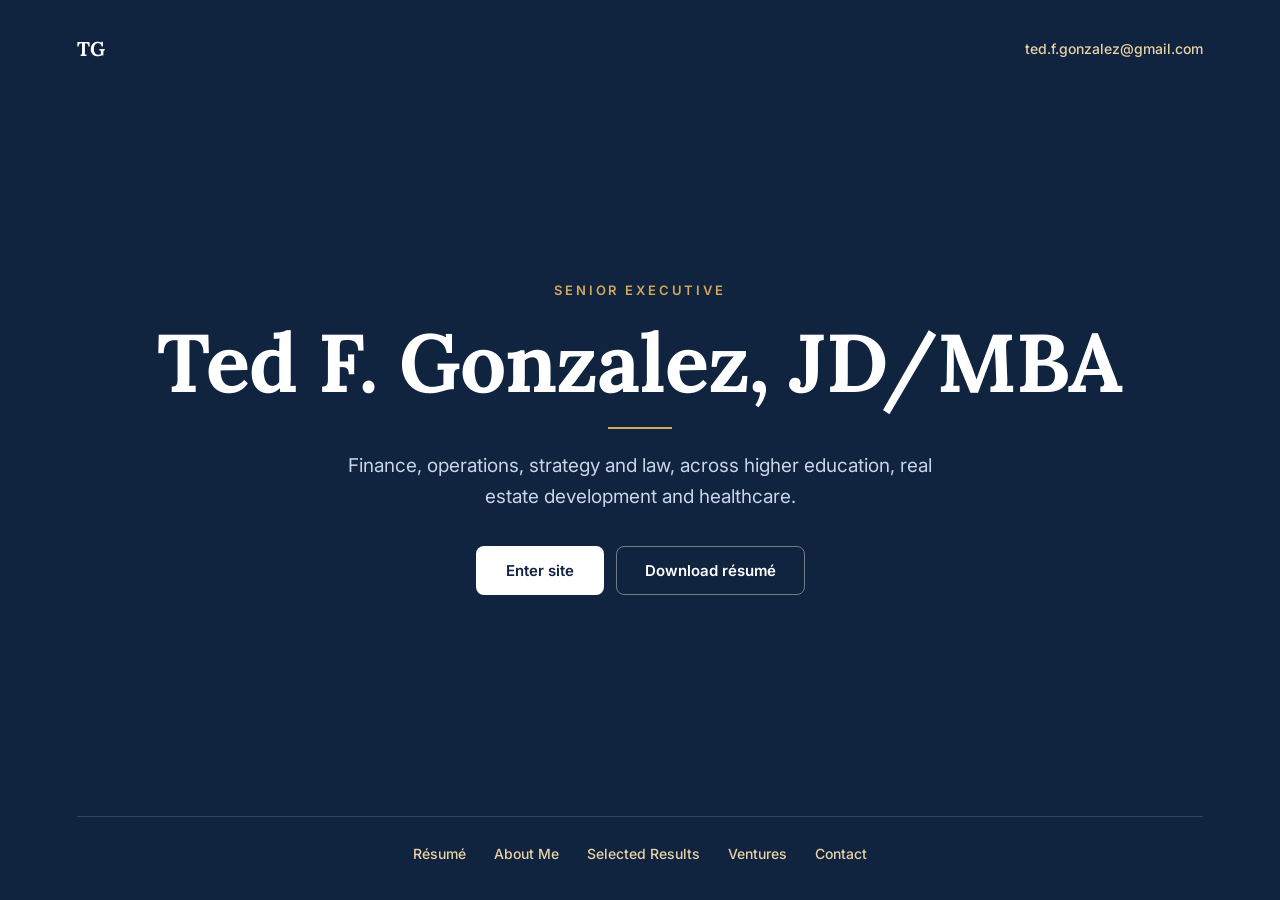
==== commit 89db4da7: "Add Front Door landing page" ====
--- a/index.html
+++ b/index.html
@@ -3,46 +3,60 @@
 <head>
 <meta charset="utf-8">
 <meta name="viewport" content="width=device-width, initial-scale=1">
-<title>Ted F. Gonzalez, JD/MBA — Senior Executive</title>
+<title>Ted F. Gonzalez, JD/MBA</title>
 <meta name="author" content="Ted F. Gonzalez, JD/MBA">
-<meta name="description" content="Senior executive in finance, operations and strategy across higher education, real estate development and healthcare.">
-<meta property="og:title" content="Ted F. Gonzalez, JD/MBA — Senior Executive">
-<meta property="og:description" content="Senior executive in finance, operations and strategy across higher education, real estate development and healthcare.">
+<meta name="description" content="Ted F. Gonzalez, JD/MBA — senior executive in finance, operations, strategy and law across higher education, real estate development and healthcare.">
+<meta property="og:title" content="Ted F. Gonzalez, JD/MBA">
+<meta property="og:description" content="Senior executive · Finance, operations, strategy and law">
 <link rel="preconnect" href="https://fonts.googleapis.com">
 <link rel="preconnect" href="https://fonts.gstatic.com" crossorigin>
-<link href="https://fonts.googleapis.com/css2?family=Inter:wght@400;500;600;700&family=Lora:wght@600;700&display=swap" rel="stylesheet">
-<link rel="stylesheet" href="assets/site.css">
+<link href="https://fonts.googleapis.com/css2?family=Inter:wght@400;500;600&family=Lora:wght@600;700&display=swap" rel="stylesheet">
+<style>
+*{box-sizing:border-box;margin:0;padding:0}
+html,body{height:100%}
+body{font-family:'Inter',system-ui,-apple-system,'Segoe UI',sans-serif;background:#10233F;color:#fff;-webkit-font-smoothing:antialiased}
+a{color:#E9D3A6}a:hover{color:#fff}
+.door{min-height:100vh;min-height:100svh;display:flex;flex-direction:column;justify-content:space-between;padding:36px 6vw 32px}
+.top{display:flex;justify-content:space-between;align-items:center;gap:16px;flex-wrap:wrap}
+.mark{font-family:'Lora',Georgia,serif;font-weight:700;font-size:20px;letter-spacing:.02em;color:#fff;text-decoration:none}
+.top a.mail{font-size:14px;font-weight:500;text-decoration:none}
+.center{display:flex;flex-direction:column;align-items:center;text-align:center;gap:22px;padding:48px 0}
+.kick{font-size:13px;font-weight:600;letter-spacing:.22em;text-transform:uppercase;color:#D4A85A}
+h1{font-family:'Lora',Georgia,serif;font-weight:700;font-size:clamp(40px,6.4vw,84px);line-height:1.04;letter-spacing:-.01em}
+.rule{width:64px;height:2px;background:#D4A85A}
+.lede{max-width:640px;font-size:19px;line-height:1.6;color:#C9D6E8}
+.btns{display:flex;gap:12px;flex-wrap:wrap;justify-content:center;margin-top:12px}
+.btn{display:inline-block;text-decoration:none;font-weight:600;font-size:15px;padding:15px 30px;border-radius:8px;min-height:44px}
+.btn--solid{background:#fff;color:#10233F}.btn--solid:hover{color:#10233F;filter:brightness(.94)}
+.btn--line{color:#fff;border:1px solid rgba(255,255,255,.4);padding:14px 28px}.btn--line:hover{background:rgba(255,255,255,.08)}
+.quick{display:flex;justify-content:center;gap:10px 28px;flex-wrap:wrap;font-size:14px;font-weight:500;border-top:1px solid rgba(255,255,255,.14);padding-top:22px}
+.quick a{text-decoration:none;padding:6px 0}
+@media (max-width:520px){.lede{font-size:17px}.door{padding:28px 20px 26px}}
+</style>
 </head>
 <body>
-<nav class="nav"><div class="wrap"><a class="brand" href="./">Ted F. Gonzalez, JD/MBA</a><a class="l on" href="">Home</a><a class="l" href="resume/">Résumé</a><a class="l" href="about/">About Me</a><a class="l" href="results/">Selected Results</a><a class="l" href="ventures/">Ventures</a><a class="l" href="contact/">Contact</a></div></nav>
-<header class="hero"><div class="wrap">
-  <h1>Ted F. Gonzalez, JD/MBA</h1>
-  <div class="tag">Senior Executive · Finance, Operations &amp; Strategy</div>
-  <p class="lede">Two decades leading finance, operations, strategy and law across higher education, real estate development and healthcare: from a $102M college budget and a $1.2B student-housing portfolio to the buildings, grounds and energy systems that keep a campus running.</p>
-  <div class="actions"><a class="btn" href="Ted_Gonzalez_Resume.pdf" download>Download résumé (PDF)</a><a class="btn btn--ghost" href="contact/">Contact</a></div>
-</div></header>
-<div class="wrap">
-  <div class="cards">
-    <a class="card" href="resume/"><div class="k">Résumé</div><h3>Career &amp; credentials</h3><p>Executive roles as CFO, Chief of Strategy, General Counsel and Director of Physical Plant, with education and board service.</p><span class="go">View résumé →</span></a>
-    <a class="card" href="about/"><div class="k">About Me</div><h3>How I lead</h3><p>A short letter on the path from hospital operations to real estate development to the college cabinet, and what I bring to a leadership team.</p><span class="go">Read the letter →</span></a>
-    <a class="card" href="results/"><div class="k">Selected Results</div><h3>Outcomes, by the numbers</h3><p>Budgets managed, costs cut, revenue built and portfolios grown, with the context behind each figure.</p><span class="go">See results →</span></a>
-    <a class="card" href="ventures/"><div class="k">Ventures</div><h3>Entrepreneurial experience</h3><p>Companies I have developed and am a partner in, including EX MULTIS and EGON Safety Technologies.</p><span class="go">Explore ventures →</span></a>
+<div class="door">
+  <div class="top">
+    <a class="mark" href="home/" aria-label="Ted F. Gonzalez home">TG</a>
+    <a class="mail" href="mailto:ted.f.gonzalez@gmail.com?subject=Reaching%20out%20from%20your%20website">ted.f.gonzalez@gmail.com</a>
   </div>
-  <main>
-    <section>
-      <h2>At a Glance</h2>
-      <div class="stats" style="margin-top:0">
-        <div class="stat"><b>$102M</b><span>Institutional budget overseen as college CFO</span></div>
-        <div class="stat"><b>1,200+</b><span>Worldwide workforce led through subordinate leaders</span></div>
-        <div class="stat"><b>~$1.2B</b><span>Student-housing assets across 30 communities</span></div>
-        <div class="stat"><b>11</b><span>Hospitals directed as a regional VP of operations</span></div>
-      </div>
-    </section>
-    <section>
-      <div class="contact-band"><div><strong>Let’s talk.</strong><div class="cinfo"><a href="mailto:ted.f.gonzalez@gmail.com?subject=Reaching%20out%20from%20your%20website">ted.f.gonzalez@gmail.com</a><a href="tel:+12543155095">(254) 315-5095</a></div></div><a class="btn btn--solid" href="mailto:ted.f.gonzalez@gmail.com?subject=Reaching%20out%20from%20your%20website">Send me an email</a></div>
-    </section>
+  <main class="center">
+    <div class="kick">Senior Executive</div>
+    <h1>Ted F. Gonzalez, JD/MBA</h1>
+    <div class="rule"></div>
+    <p class="lede">Finance, operations, strategy and law, across higher education, real estate development and healthcare.</p>
+    <div class="btns">
+      <a class="btn btn--solid" href="home/">Enter site</a>
+      <a class="btn btn--line" href="Ted_Gonzalez_Resume.pdf" download>Download résumé</a>
+    </div>
   </main>
+  <nav class="quick" aria-label="Quick links">
+    <a href="resume/">Résumé</a>
+    <a href="about/">About Me</a>
+    <a href="results/">Selected Results</a>
+    <a href="ventures/">Ventures</a>
+    <a href="contact/">Contact</a>
+  </nav>
 </div>
-<footer><div class="wrap">Ted F. Gonzalez, JD/MBA · Waco, Texas · <a href="mailto:ted.f.gonzalez@gmail.com?subject=Reaching%20out%20from%20your%20website">ted.f.gonzalez@gmail.com</a> · <a href="tel:+12543155095">(254) 315-5095</a></div></footer>
 </body>
 </html>
